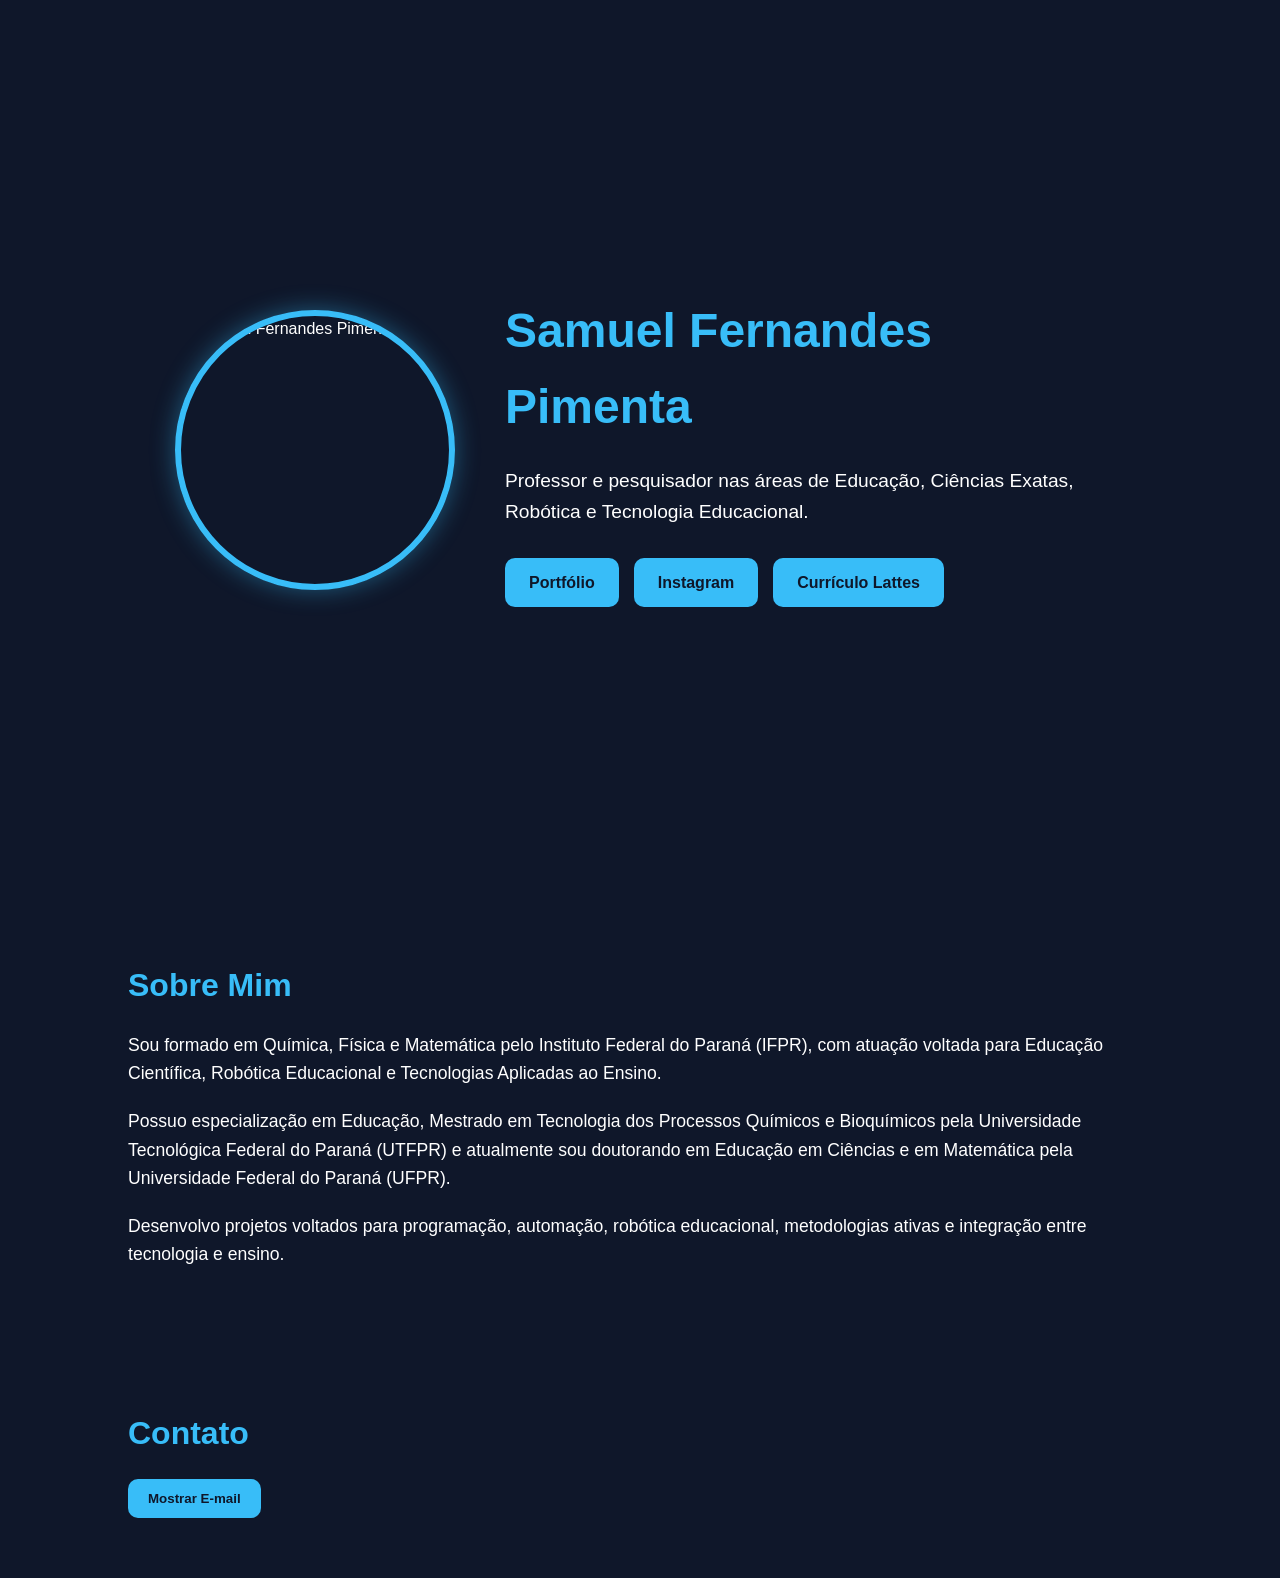
==== index.html @ ca8eda37 "d" ====
<!-- arquivo: index.html -->
<!-- ========================= -->
<!DOCTYPE html>
<html lang="pt-BR">
<head>
  <meta charset="UTF-8">
  <meta name="viewport" content="width=device-width, initial-scale=1.0">
  <title>Samuel Fernandes Pimenta</title>
  <link rel="stylesheet" href="style.css">
</head>
<body>

  <header class="hero">
    <div class="foto-container">
      <!-- TROQUE pela sua foto -->
      <img src="img/samuel.jpg" alt="Samuel Fernandes Pimenta" class="foto-perfil">
    </div>

    <div class="info">
      <h1>Samuel Fernandes Pimenta</h1>

      <p class="descricao">
        Professor e pesquisador nas áreas de Educação, Ciências Exatas,
        Robótica e Tecnologia Educacional.
      </p>

      <div class="botoes">
        <a href="portfolio.html" class="btn">Portfólio</a>

        <a href="https://www.instagram.com/" target="_blank" class="btn">
          Instagram
        </a>

        <a href="https://lattes.cnpq.br/3526996867644218"
           target="_blank"
           class="btn">
          Currículo Lattes
        </a>
      </div>
    </div>
  </header>

  <section class="sobre">
    <h2>Sobre Mim</h2>

    <p>
      Sou formado em Química, Física e Matemática pelo
      Instituto Federal do Paraná (IFPR), com atuação voltada
      para Educação Científica, Robótica Educacional e Tecnologias Aplicadas ao Ensino.
    </p>

    <p>
      Possuo especialização em Educação, Mestrado em Tecnologia dos Processos
      Químicos e Bioquímicos pela Universidade Tecnológica Federal do Paraná (UTFPR)
      e atualmente sou doutorando em Educação em Ciências e em Matemática pela
      Universidade Federal do Paraná (UFPR).
    </p>

    <p>
      Desenvolvo projetos voltados para programação, automação,
      robótica educacional, metodologias ativas e integração entre
      tecnologia e ensino.
    </p>
  </section>

  <section class="contato">
    <h2>Contato</h2>

    <button id="mostrarEmail" class="email-btn">
      Mostrar E-mail
    </button>

    <div id="emailBox" class="email-box">
      samuelpimenta1992@hotmail.com
    </div>
  </section>

  <script src="script.js"></script>
</body>
</html>
---- style.css ----
/* ========================= */
/* arquivo: style.css */
/* ========================= */

*{
  margin:0;
  padding:0;
  box-sizing:border-box;
  font-family: Arial, Helvetica, sans-serif;
}

body{
  background:#0f172a;
  color:white;
  line-height:1.6;
}

.hero{
  display:flex;
  align-items:center;
  justify-content:center;
  gap:50px;
  min-height:100vh;
  padding:40px;
  flex-wrap:wrap;
}

.foto-container{
  display:flex;
  justify-content:center;
  align-items:center;
}

.foto-perfil{
  width:280px;
  height:280px;
  border-radius:50%;
  object-fit:cover;
  border:6px solid #38bdf8;
  box-shadow:0 0 25px rgba(56,189,248,0.4);
}

.info{
  max-width:600px;
}

.info h1{
  font-size:3rem;
  margin-bottom:20px;
  color:#38bdf8;
}

.descricao{
  font-size:1.2rem;
  margin-bottom:30px;
}

.botoes{
  display:flex;
  gap:15px;
  flex-wrap:wrap;
}

.btn{
  text-decoration:none;
  background:#38bdf8;
  color:#0f172a;
  padding:12px 24px;
  border-radius:10px;
  font-weight:bold;
  transition:0.3s;
}

.btn:hover{
  background:white;
  transform:scale(1.05);
}

.sobre,
.contato{
  padding:60px 10%;
}

.sobre h2,
.contato h2{
  color:#38bdf8;
  margin-bottom:20px;
  font-size:2rem;
}

.sobre p{
  margin-bottom:20px;
  font-size:1.1rem;
}

.email-btn{
  padding:12px 20px;
  border:none;
  border-radius:10px;
  background:#38bdf8;
  color:#0f172a;
  font-weight:bold;
  cursor:pointer;
  transition:0.3s;
}

.email-btn:hover{
  background:white;
}

.email-box{
  margin-top:20px;
  background:#1e293b;
  padding:15px;
  border-radius:10px;
  display:none;
  width:fit-content;
}
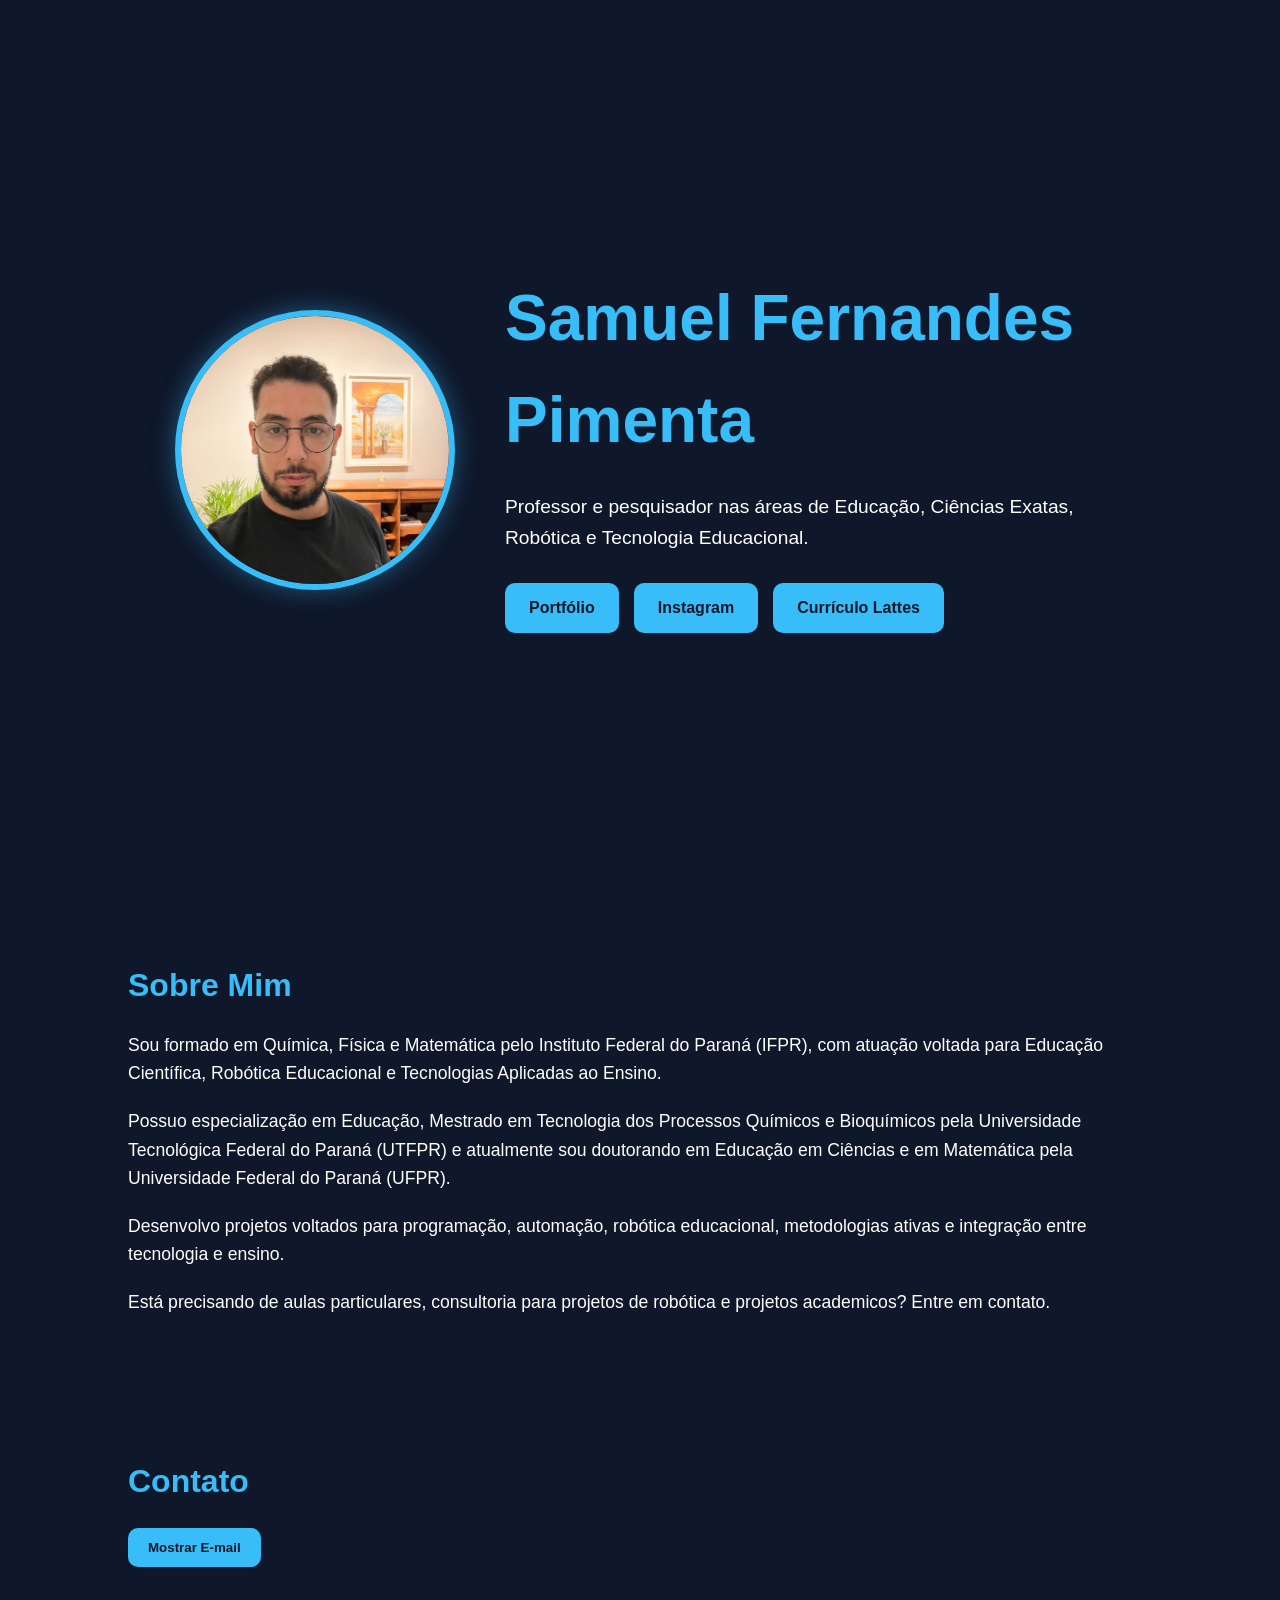
==== commit 9261fb44: "d" ====
--- a/index.html
+++ b/index.html
@@ -12,22 +12,20 @@
 
   <header class="hero">
     <div class="foto-container">
-      <!-- TROQUE pela sua foto -->
-      <img src="img/samuel.jpg" alt="Samuel Fernandes Pimenta" class="foto-perfil">
+      <img src="img/samuel.jpeg" alt="Samuel Fernandes Pimenta" class="foto-perfil">
     </div>
 
     <div class="info">
       <h1>Samuel Fernandes Pimenta</h1>
 
       <p class="descricao">
-        Professor e pesquisador nas áreas de Educação, Ciências Exatas,
-        Robótica e Tecnologia Educacional.
+        Professor e pesquisador nas áreas de Educação, Ciências Exatas, Robótica e Tecnologia Educacional.
       </p>
 
       <div class="botoes">
         <a href="portfolio.html" class="btn">Portfólio</a>
 
-        <a href="https://www.instagram.com/" target="_blank" class="btn">
+        <a href="@samuelf.pimenta" target="_blank" class="btn">
           Instagram
         </a>
 
@@ -44,22 +42,19 @@
     <h2>Sobre Mim</h2>
 
     <p>
-      Sou formado em Química, Física e Matemática pelo
-      Instituto Federal do Paraná (IFPR), com atuação voltada
-      para Educação Científica, Robótica Educacional e Tecnologias Aplicadas ao Ensino.
+      Sou formado em Química, Física e Matemática pelo Instituto Federal do Paraná (IFPR), com atuação voltada para Educação Científica, Robótica Educacional e Tecnologias Aplicadas ao Ensino.
     </p>
 
     <p>
-      Possuo especialização em Educação, Mestrado em Tecnologia dos Processos
-      Químicos e Bioquímicos pela Universidade Tecnológica Federal do Paraná (UTFPR)
-      e atualmente sou doutorando em Educação em Ciências e em Matemática pela
-      Universidade Federal do Paraná (UFPR).
+      Possuo especialização em Educação, Mestrado em Tecnologia dos Processos Químicos e Bioquímicos pela Universidade Tecnológica Federal do Paraná (UTFPR) e atualmente sou doutorando em Educação em Ciências e em Matemática pela Universidade Federal do Paraná (UFPR).
     </p>
 
     <p>
-      Desenvolvo projetos voltados para programação, automação,
-      robótica educacional, metodologias ativas e integração entre
-      tecnologia e ensino.
+      Desenvolvo projetos voltados para programação, automação, robótica educacional, metodologias ativas e integração entre tecnologia e ensino.
+    </p>
+
+    <p>
+      Está precisando de aulas particulares, consultoria para projetos de robótica e projetos academicos? Entre em contato.
     </p>
   </section>
 
--- a/style.css
+++ b/style.css
@@ -45,7 +45,7 @@
 }
 
 .info h1{
-  font-size:3rem;
+  font-size:clamp(2rem, 5vw, 4rem);
   margin-bottom:20px;
   color:#38bdf8;
 }
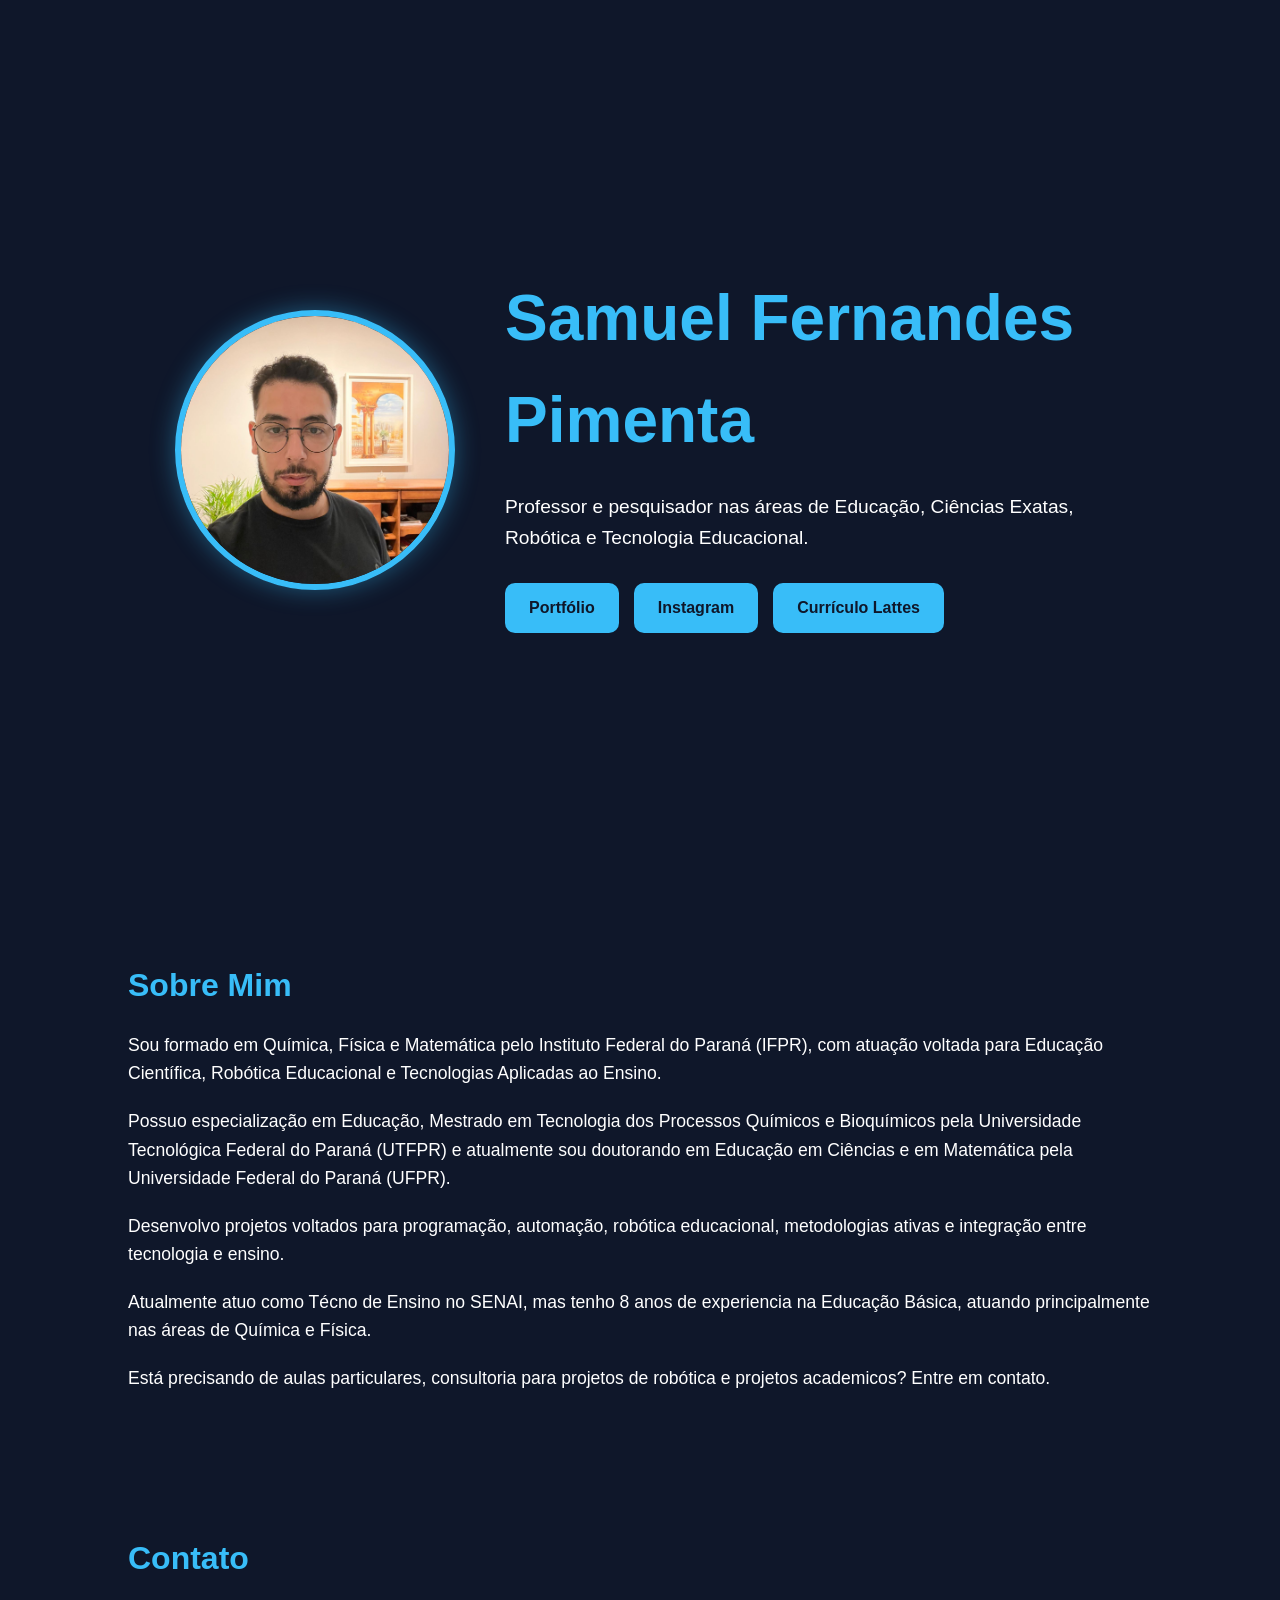
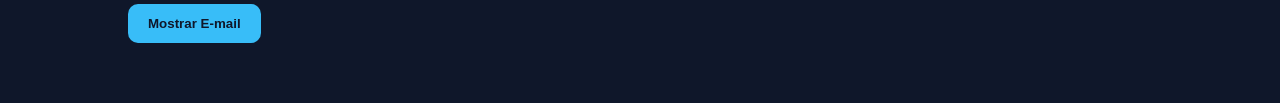
==== commit c9597cd6: "f" ====
--- a/index.html
+++ b/index.html
@@ -52,6 +52,9 @@
     <p>
       Desenvolvo projetos voltados para programação, automação, robótica educacional, metodologias ativas e integração entre tecnologia e ensino.
     </p>
+    <p>
+      Atualmente atuo como Técno de Ensino no SENAI, mas tenho 8 anos de experiencia na Educação Básica, atuando principalmente nas áreas de Química e Física.
+    </p>
 
     <p>
       Está precisando de aulas particulares, consultoria para projetos de robótica e projetos academicos? Entre em contato.
